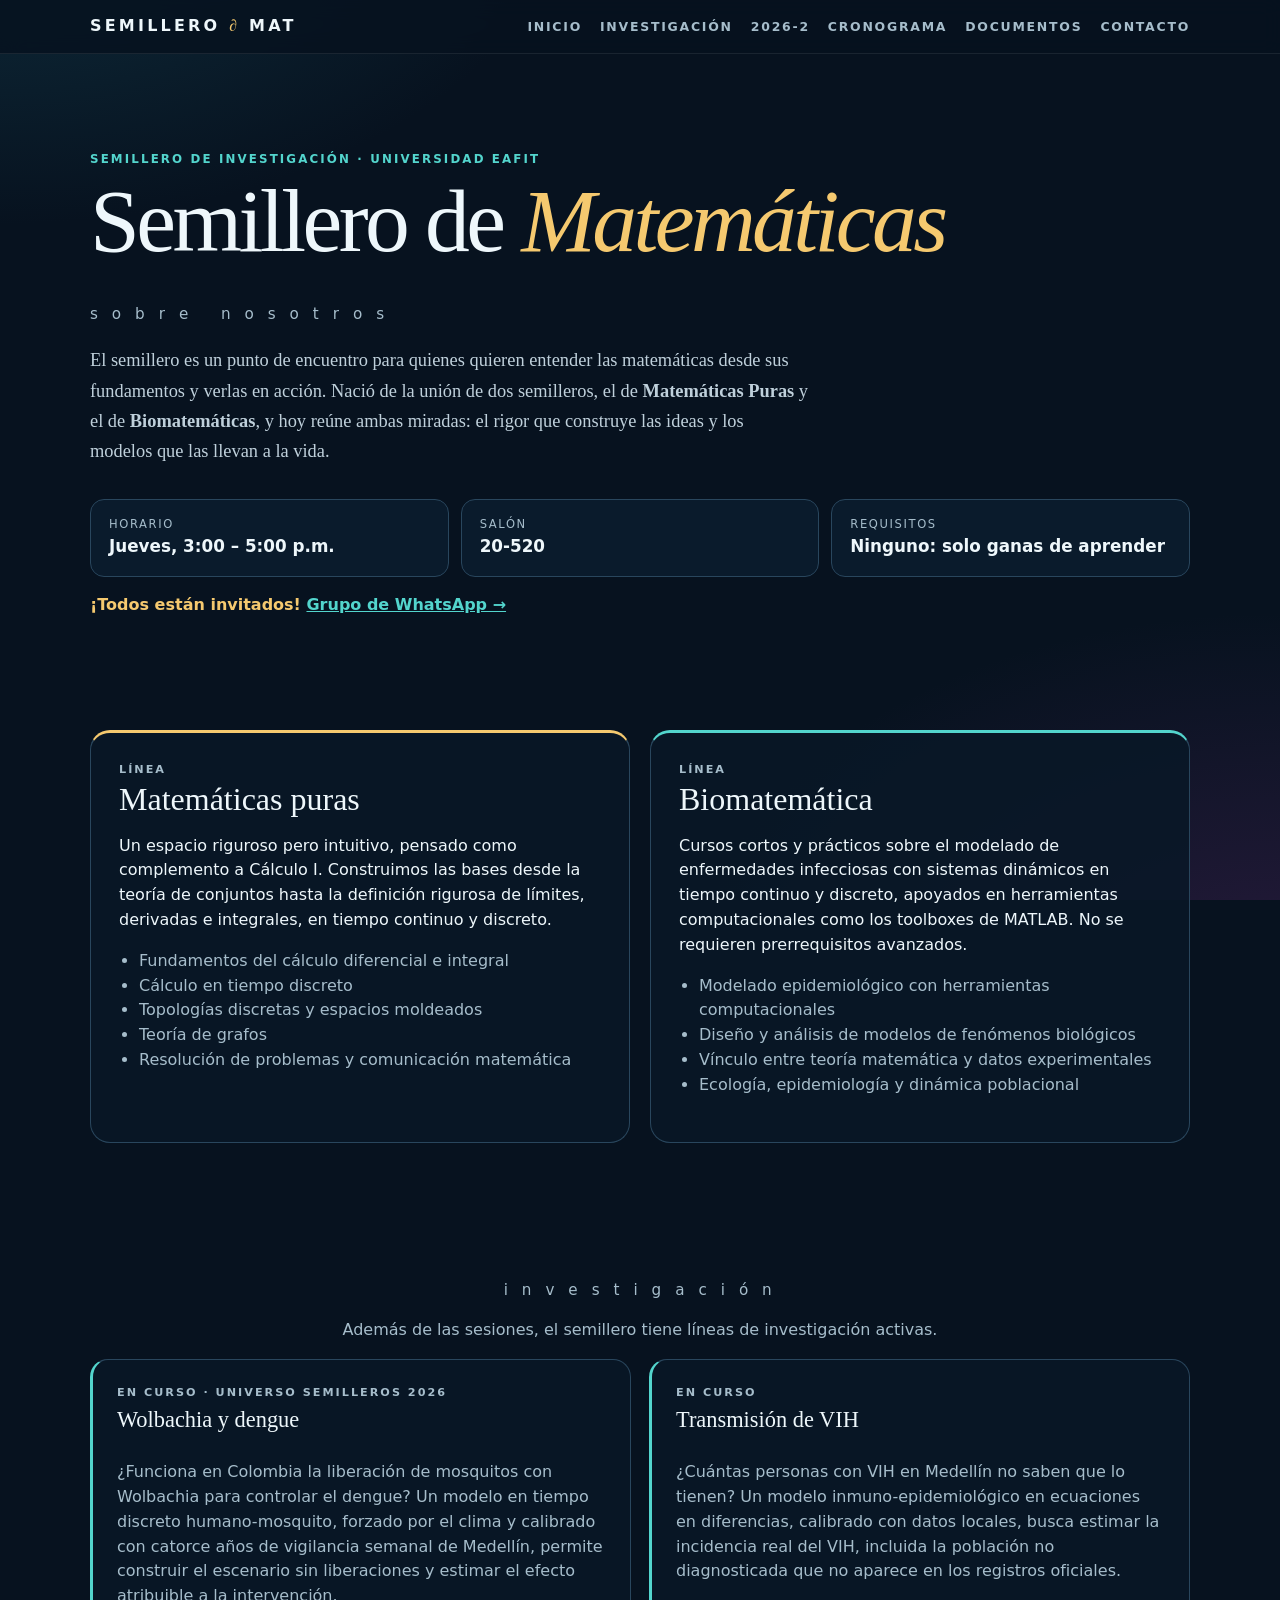
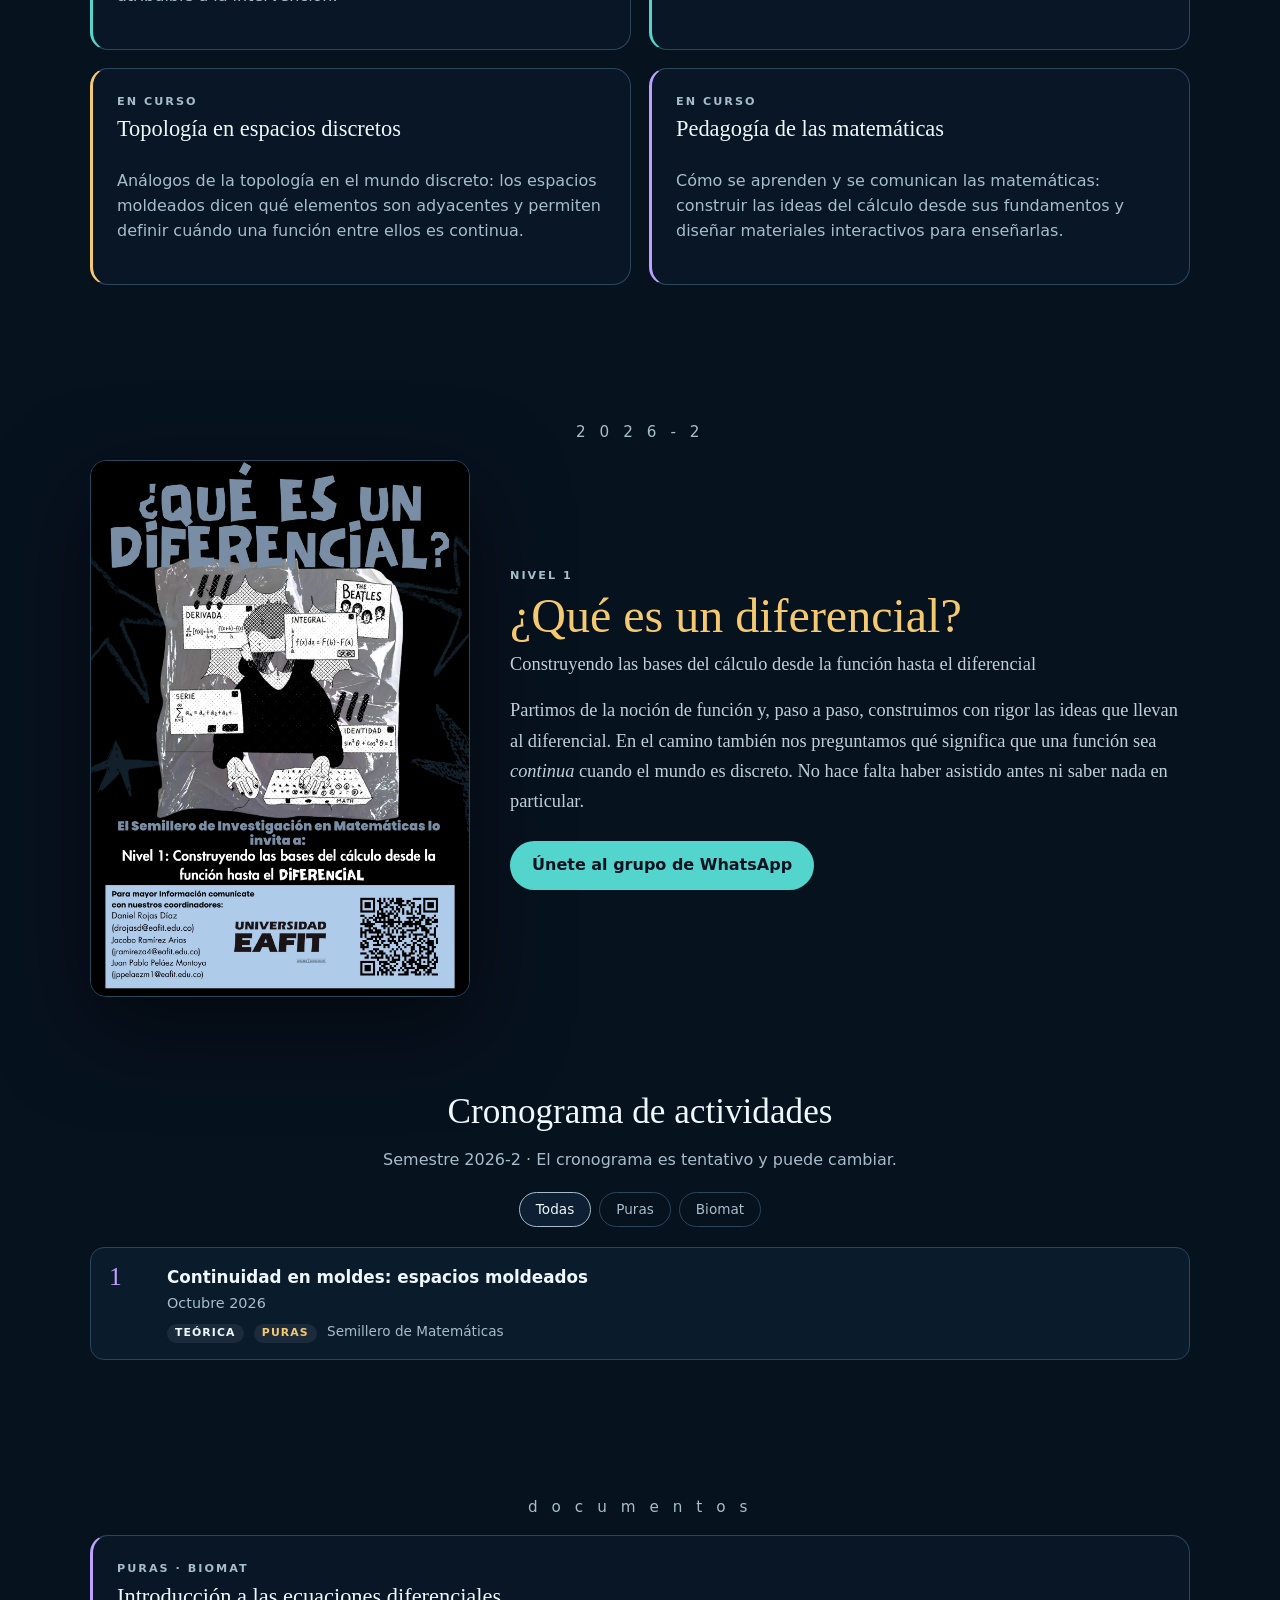
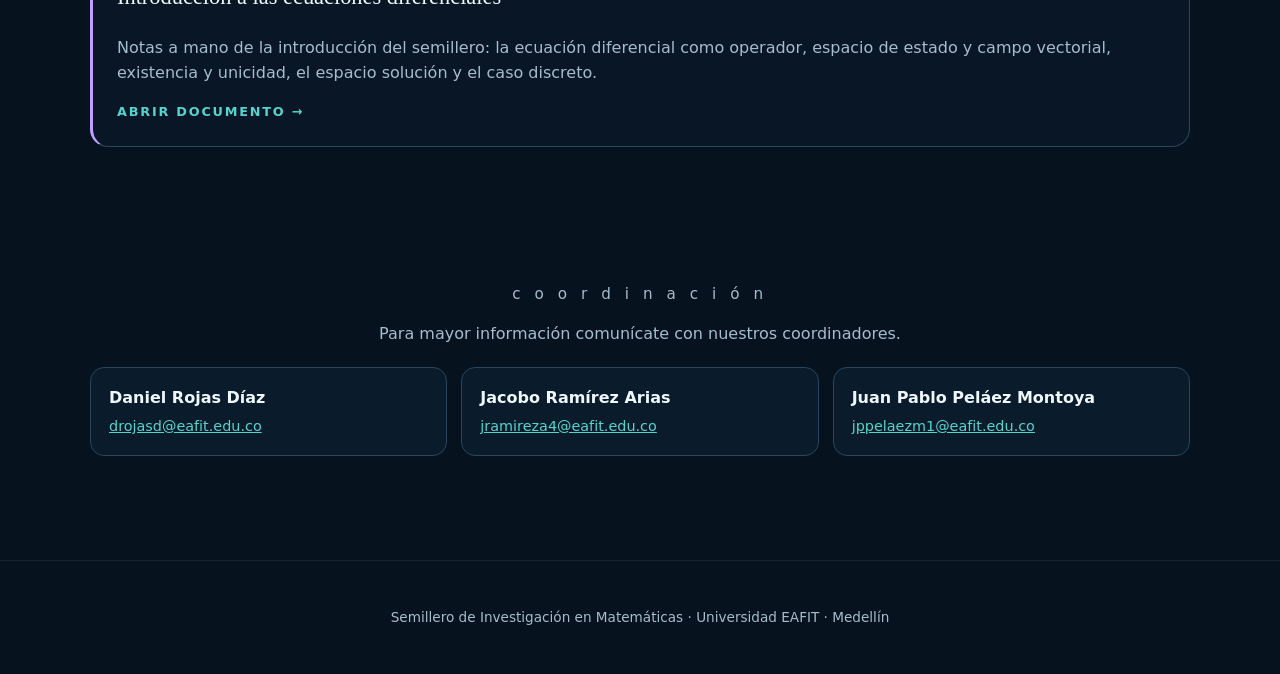
==== index.html @ f1af4901 "Sitio público del Semillero de Investigación en Matemáticas EAFIT Generado desde el repositorio inte" ====
<!doctype html>
<html lang="es">
<head>
  <meta charset="utf-8">
  <meta name="viewport" content="width=device-width, initial-scale=1">
  <meta name="theme-color" content="#07121f">
  <meta name="description" content="Semillero de Matemáticas de la Universidad EAFIT: matemáticas puras y biomatemática. Jueves de 3 a 5 p.m. en el aula 20-520, sin prerrequisitos.">
  <title>Semillero de Matemáticas – EAFIT</title>
  <link rel="stylesheet" href="assets/style.css">
</head>
<body>
  <header class="nav">
    <a class="brand" href="#inicio">SEMILLERO <span>∂</span> MAT</a>
    <nav>
      <a href="#inicio">Inicio</a>
      <a href="#investigacion">Investigación</a>
      <a href="#semestre" data-semestre>2026-2</a>
      <a href="#cronograma">Cronograma</a>
      <a href="#presentaciones">Presentaciones</a>
      <a href="#documentos">Documentos</a>
      <a href="#contacto">Contacto</a>
    </nav>
  </header>

  <main>
    <section id="inicio" class="hero">
      <p class="eyebrow">Semillero de Investigación · Universidad EAFIT</p>
      <h1>Semillero de <em>Matemáticas</em></h1>
      <p class="spaced">s o b r e &nbsp; n o s o t r o s</p>
      <p class="lead">
        El semillero es un punto de encuentro para quienes quieren entender las matemáticas
        desde sus fundamentos y verlas en acción. Nació de la unión de dos semilleros, el de
        <strong>Matemáticas Puras</strong> y el de <strong>Biomatemáticas</strong>, y hoy reúne
        ambas miradas: el rigor que construye las ideas y los modelos que las llevan a la vida.
      </p>
      <div class="facts">
        <div><span>Horario</span><strong data-horario></strong></div>
        <div><span>Salón</span><strong data-salon></strong></div>
        <div><span>Requisitos</span><strong data-requisitos></strong></div>
      </div>
      <p class="invite">¡Todos están invitados! <a data-whatsapp target="_blank" rel="noopener">Grupo de WhatsApp →</a></p>
    </section>

    <section id="lineas" class="lineas">
      <article class="linea puras">
        <p class="tag">Línea</p>
        <h2>Matemáticas puras</h2>
        <p>
          Un espacio riguroso pero intuitivo, pensado como complemento a Cálculo I. Construimos
          las bases desde la teoría de conjuntos hasta la definición rigurosa de límites,
          derivadas e integrales, en tiempo continuo y discreto.
        </p>
        <ul>
          <li>Fundamentos del cálculo diferencial e integral</li>
          <li>Cálculo en tiempo discreto</li>
          <li>Topologías discretas y espacios moldeados</li>
          <li>Teoría de grafos</li>
          <li>Resolución de problemas y comunicación matemática</li>
        </ul>
      </article>
      <article class="linea biomat">
        <p class="tag">Línea</p>
        <h2>Biomatemática</h2>
        <p>
          Cursos cortos y prácticos sobre el modelado de enfermedades infecciosas con sistemas
          dinámicos en tiempo continuo y discreto, apoyados en herramientas computacionales
          como los toolboxes de MATLAB. No se requieren prerrequisitos avanzados.
        </p>
        <ul>
          <li>Modelado epidemiológico con herramientas computacionales</li>
          <li>Diseño y análisis de modelos de fenómenos biológicos</li>
          <li>Vínculo entre teoría matemática y datos experimentales</li>
          <li>Ecología, epidemiología y dinámica poblacional</li>
        </ul>
      </article>
    </section>

    <section id="investigacion">
      <p class="spaced center">i n v e s t i g a c i ó n</p>
      <p class="muted center">Además de las sesiones, el semillero tiene líneas de investigación activas.</p>
      <div class="cards" id="lista-investigacion"></div>
    </section>

    <section id="semestre">
      <p class="spaced center" data-semestre-spaced></p>
      <div class="curso">
        <figure>
          <img data-ecard alt="Invitación del semestre: ¿Qué es un diferencial? Nivel 1: construyendo las bases del cálculo desde la función hasta el diferencial." decoding="async">
        </figure>
        <div>
          <p class="tag" data-curso-nivel></p>
          <h2 data-curso-pregunta></h2>
          <p class="lead" data-curso-titulo></p>
          <p class="lead">
            Partimos de la noción de función y, paso a paso, construimos con rigor las ideas que
            llevan al diferencial. En el camino también nos preguntamos qué significa que una
            función sea <em>continua</em> cuando el mundo es discreto. No hace falta haber
            asistido antes ni saber nada en particular.
          </p>
          <a class="boton" data-whatsapp target="_blank" rel="noopener">Únete al grupo de WhatsApp</a>
        </div>
      </div>
    </section>

    <section id="cronograma">
      <h2 class="section-title">Cronograma de actividades</h2>
      <p class="muted center">Semestre <span data-semestre-text></span> · El cronograma es tentativo y puede cambiar.</p>
      <div class="filters" role="group" aria-label="Filtrar por línea">
        <button class="on" data-filter="todas">Todas</button>
        <button data-filter="puras">Puras</button>
        <button data-filter="biomat">Biomat</button>
      </div>
      <ol class="sesiones" id="lista-sesiones"></ol>
    </section>

    <section id="presentaciones">
      <p class="spaced center">p r e s e n t a c i o n e s</p>
      <div class="cards" id="lista-presentaciones"></div>
    </section>

    <section id="documentos">
      <p class="spaced center">d o c u m e n t o s</p>
      <div class="cards" id="lista-documentos"></div>
    </section>
    <section id="contacto">
      <p class="spaced center">c o o r d i n a c i ó n</p>
      <p class="muted center">Para mayor información comunícate con nuestros coordinadores.</p>
      <div class="coordinadores" id="lista-coordinadores"></div>
    </section>
  </main>

  <footer>
    <p>Semillero de Investigación en Matemáticas · Universidad EAFIT · Medellín</p>
  </footer>

  <script src="data/sitio.js"></script>
  <script src="assets/main.js"></script>
</body>
</html>
---- assets/style.css ----
/* Misma paleta que las presentaciones de charlas/ */
:root {
  --bg: #07121f;
  --surface: #0d2033;
  --line: #29465d;
  --ink: #eef7fb;
  --muted: #a6bdcb;
  --puras: #f5c96f;
  --biomat: #53d5cd;
  --violet: #bda0ff;
}
* { box-sizing: border-box; }
html { scroll-behavior: smooth; }
body {
  margin: 0;
  color: var(--ink);
  background:
    radial-gradient(1000px 620px at 0 -15%, #16495b8a, transparent 58%),
    radial-gradient(1000px 640px at 100% 110%, #54266566, transparent 59%),
    var(--bg);
  background-attachment: fixed;
  font: 16px/1.55 Inter, ui-sans-serif, system-ui, -apple-system, "Segoe UI", sans-serif;
}
a { color: var(--biomat); }

.nav {
  position: sticky; top: 0; z-index: 10;
  display: flex; justify-content: space-between; align-items: center; gap: 16px; flex-wrap: wrap;
  padding: 14px max(16px, calc((100% - 1100px) / 2));
  background: #07121fd9; backdrop-filter: blur(10px);
  border-bottom: 1px solid #ffffff14;
}
.brand { color: var(--ink); text-decoration: none; font-weight: 800; letter-spacing: .2em; }
.brand span { color: var(--puras); font-family: Georgia, serif; }
.nav nav { display: flex; gap: 18px; flex-wrap: wrap; }
.nav nav a { color: var(--muted); text-decoration: none; font-size: .78rem; font-weight: 700; letter-spacing: .14em; text-transform: uppercase; }
.nav nav a:hover { color: var(--ink); }

main { width: min(1100px, calc(100% - 32px)); margin: 0 auto; }
section { padding: 72px 0 24px; scroll-margin-top: 60px; }
.center { text-align: center; }
.muted { color: var(--muted); }

.hero { padding-top: 96px; }
.eyebrow { margin: 0 0 10px; color: var(--biomat); font-size: .74rem; font-weight: 800; letter-spacing: .18em; text-transform: uppercase; }
h1 { margin: 0; font: 500 clamp(2.6rem, 7vw, 5.6rem)/.95 Georgia, "Times New Roman", serif; letter-spacing: -.04em; }
h1 em { color: var(--puras); font-weight: 400; }
.spaced { margin: 40px 0 16px; color: var(--muted); letter-spacing: .3em; font-size: .95rem; text-transform: lowercase; }
.lead { max-width: 720px; color: #bfd0db; font: 1.15rem/1.65 Georgia, serif; }
.lead.center { margin: 0 auto; }
.facts { display: grid; grid-template-columns: repeat(auto-fit, minmax(200px, 1fr)); gap: 12px; margin: 32px 0 16px; }
.facts div { padding: 16px 18px; border: 1px solid var(--line); border-radius: 14px; background: #0d2033aa; }
.facts span { display: block; color: var(--muted); font-size: .72rem; letter-spacing: .14em; text-transform: uppercase; }
.facts strong { font-size: 1.05rem; }
.invite { color: var(--puras); font-weight: 700; }

.lineas { display: grid; grid-template-columns: repeat(auto-fit, minmax(300px, 1fr)); gap: 20px; }
.linea { padding: 28px; border: 1px solid var(--line); border-radius: 20px; background: #091827dc; }
.linea h2 { margin: 4px 0 12px; font: 500 2rem/1.1 Georgia, serif; }
.linea.puras { border-top: 3px solid var(--puras); }
.linea.biomat { border-top: 3px solid var(--biomat); }
.linea ul { padding-left: 20px; color: var(--muted); }
.tag { margin: 0; color: var(--muted); font-size: .7rem; font-weight: 800; letter-spacing: .18em; text-transform: uppercase; }

.curso { display: grid; grid-template-columns: minmax(0, 380px) 1fr; gap: 40px; align-items: center; }
.curso figure { margin: 0; }
.curso img { display: block; width: 100%; height: auto; border-radius: 16px; border: 1px solid var(--line); box-shadow: 0 30px 90px #0008; }
.curso h2 { margin: 6px 0 8px; font: 500 clamp(2rem, 4vw, 3rem)/1.05 Georgia, serif; color: var(--puras); }
.curso .lead { margin: 0 0 16px; }
.boton {
  display: inline-block; margin-top: 8px; padding: 12px 22px; border-radius: 999px;
  background: var(--biomat); color: var(--bg); font-weight: 800; text-decoration: none;
}
.boton:hover { filter: brightness(1.1); }

.coordinadores { display: grid; grid-template-columns: repeat(auto-fit, minmax(240px, 1fr)); gap: 14px; margin-top: 20px; }
.coordinadores div { display: flex; flex-direction: column; gap: 4px; padding: 18px; border: 1px solid var(--line); border-radius: 14px; background: #0d2033aa; }
.coordinadores a { font-size: .9rem; overflow-wrap: anywhere; }

.section-title { text-align: center; font: 500 2.2rem/1.1 Georgia, serif; margin: 0 0 8px; }
.filters { display: flex; justify-content: center; gap: 8px; margin: 20px 0; }
.filters button {
  padding: 6px 16px; border: 1px solid var(--line); border-radius: 999px;
  background: transparent; color: var(--muted); font: inherit; font-size: .85rem; cursor: pointer;
}
.filters button.on { background: var(--surface); color: var(--ink); border-color: var(--muted); }

.sesiones { list-style: none; padding: 0; margin: 0; display: grid; gap: 10px; }
.sesion { display: grid; grid-template-columns: 44px 1fr; gap: 14px; padding: 16px 18px; border: 1px solid var(--line); border-radius: 14px; background: #0d2033aa; }
.sesion[hidden] { display: none; }
.num { font: 1.6rem/1 Georgia, serif; color: var(--violet); }
.sesion h3 { margin: 0; font-size: 1.05rem; }
.sesion h3 a { color: var(--ink); }
.fecha { margin: 2px 0 6px; color: var(--muted); font-size: .9rem; }
.meta { margin: 0; color: var(--muted); font-size: .85rem; }
.pill { display: inline-block; margin-right: 6px; padding: 1px 8px; border-radius: 999px; font-size: .68rem; font-weight: 800; letter-spacing: .1em; text-transform: uppercase; background: #ffffff12; color: var(--ink); }
.pill.linea-puras { color: var(--puras); }
.pill.linea-biomat { color: var(--biomat); }
.pill.linea-ambas { color: var(--violet); }

.cards { display: grid; grid-template-columns: repeat(auto-fit, minmax(min(100%, 280px), 1fr)); gap: 18px; }
.card { display: flex; flex-direction: column; padding: 24px; border: 1px solid var(--line); border-radius: 18px; background: #091827dc; }
.card.linea-puras { border-left: 3px solid var(--puras); }
.card.linea-biomat { border-left: 3px solid var(--biomat); }
.card.linea-ambas { border-left: 3px solid var(--violet); }
#lista-investigacion { grid-template-columns: repeat(auto-fit, minmax(min(100%, 400px), 1fr)); }
.card h3 { margin: 6px 0 10px; font: 500 1.4rem/1.2 Georgia, serif; }
.card p { color: var(--muted); }
.cta { margin-top: auto; font-weight: 800; font-size: .8rem; letter-spacing: .14em; text-transform: uppercase; text-decoration: none; }

footer { margin-top: 80px; padding: 32px 16px; text-align: center; color: var(--muted); font-size: .85rem; border-top: 1px solid #ffffff14; }

@media (max-width: 600px) {
  .nav nav { gap: 12px; }
  section { padding-top: 48px; }
  .curso { grid-template-columns: 1fr; gap: 24px; }
}
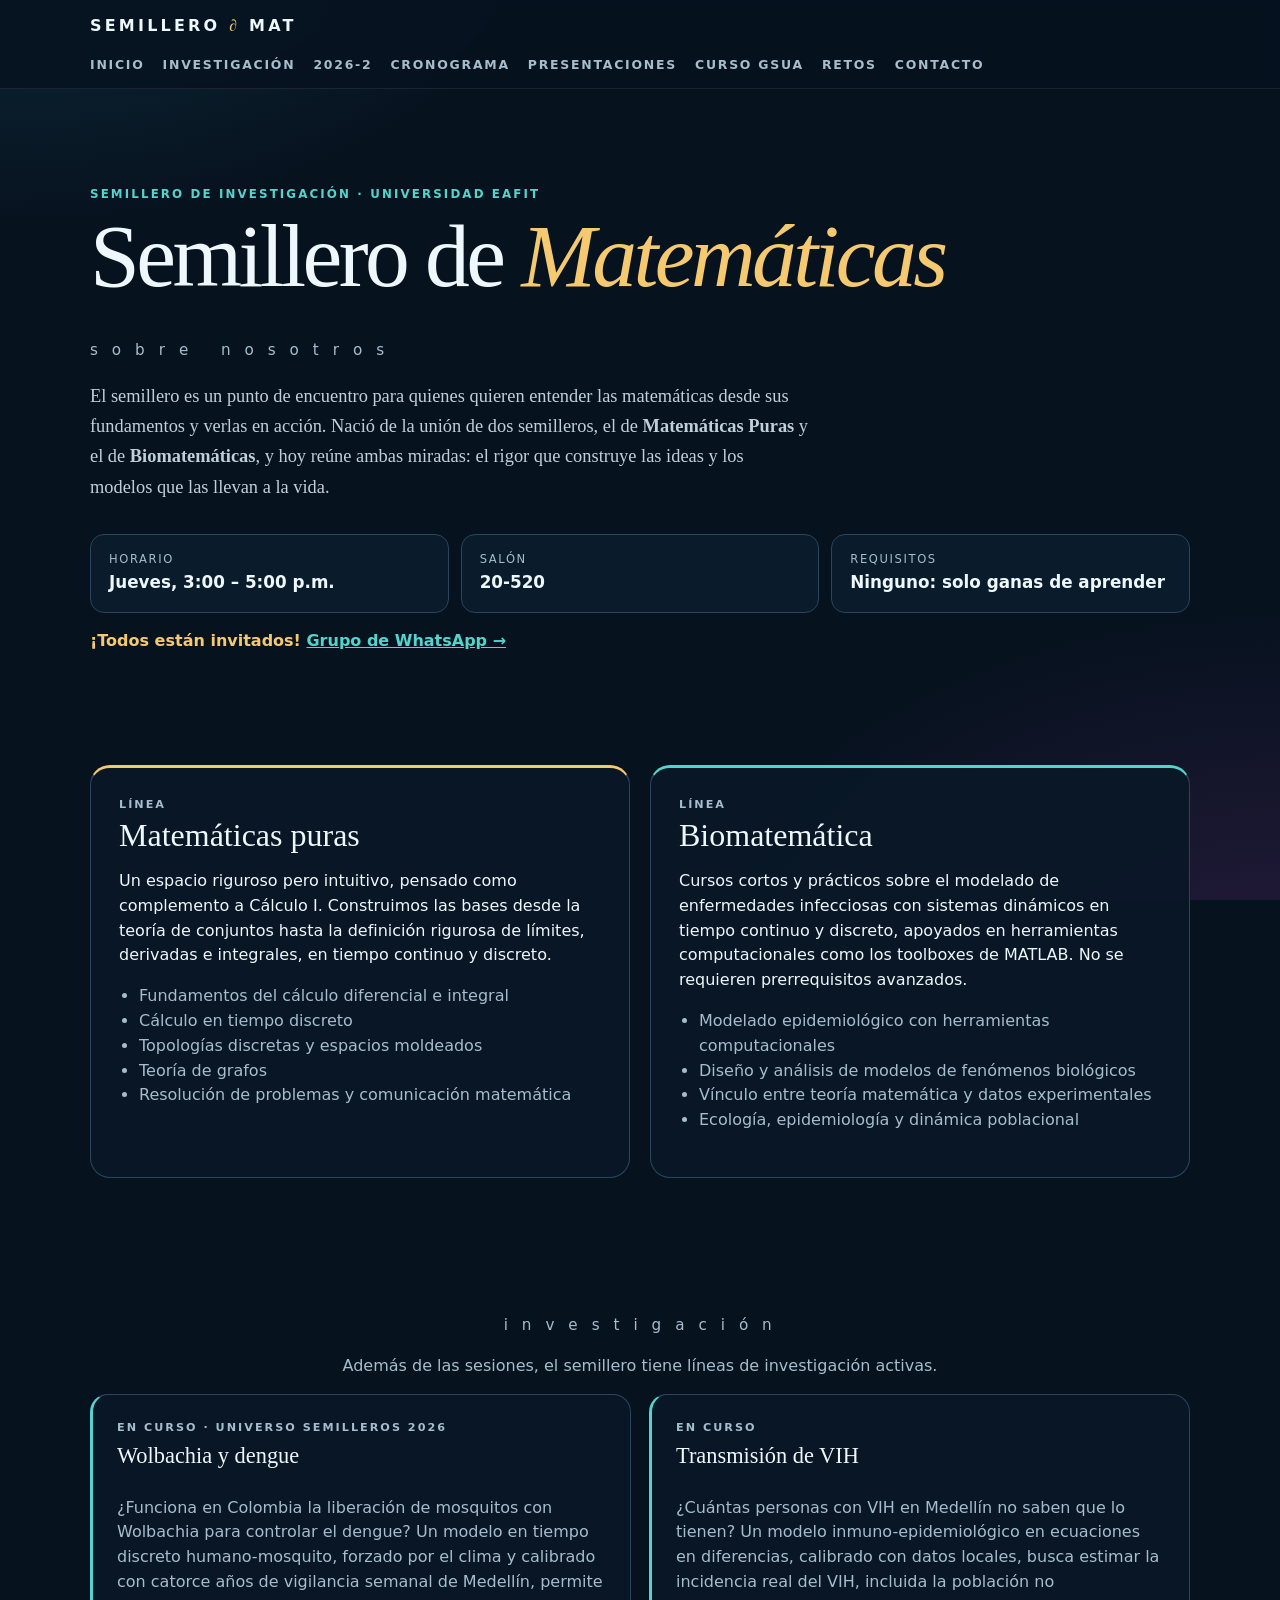
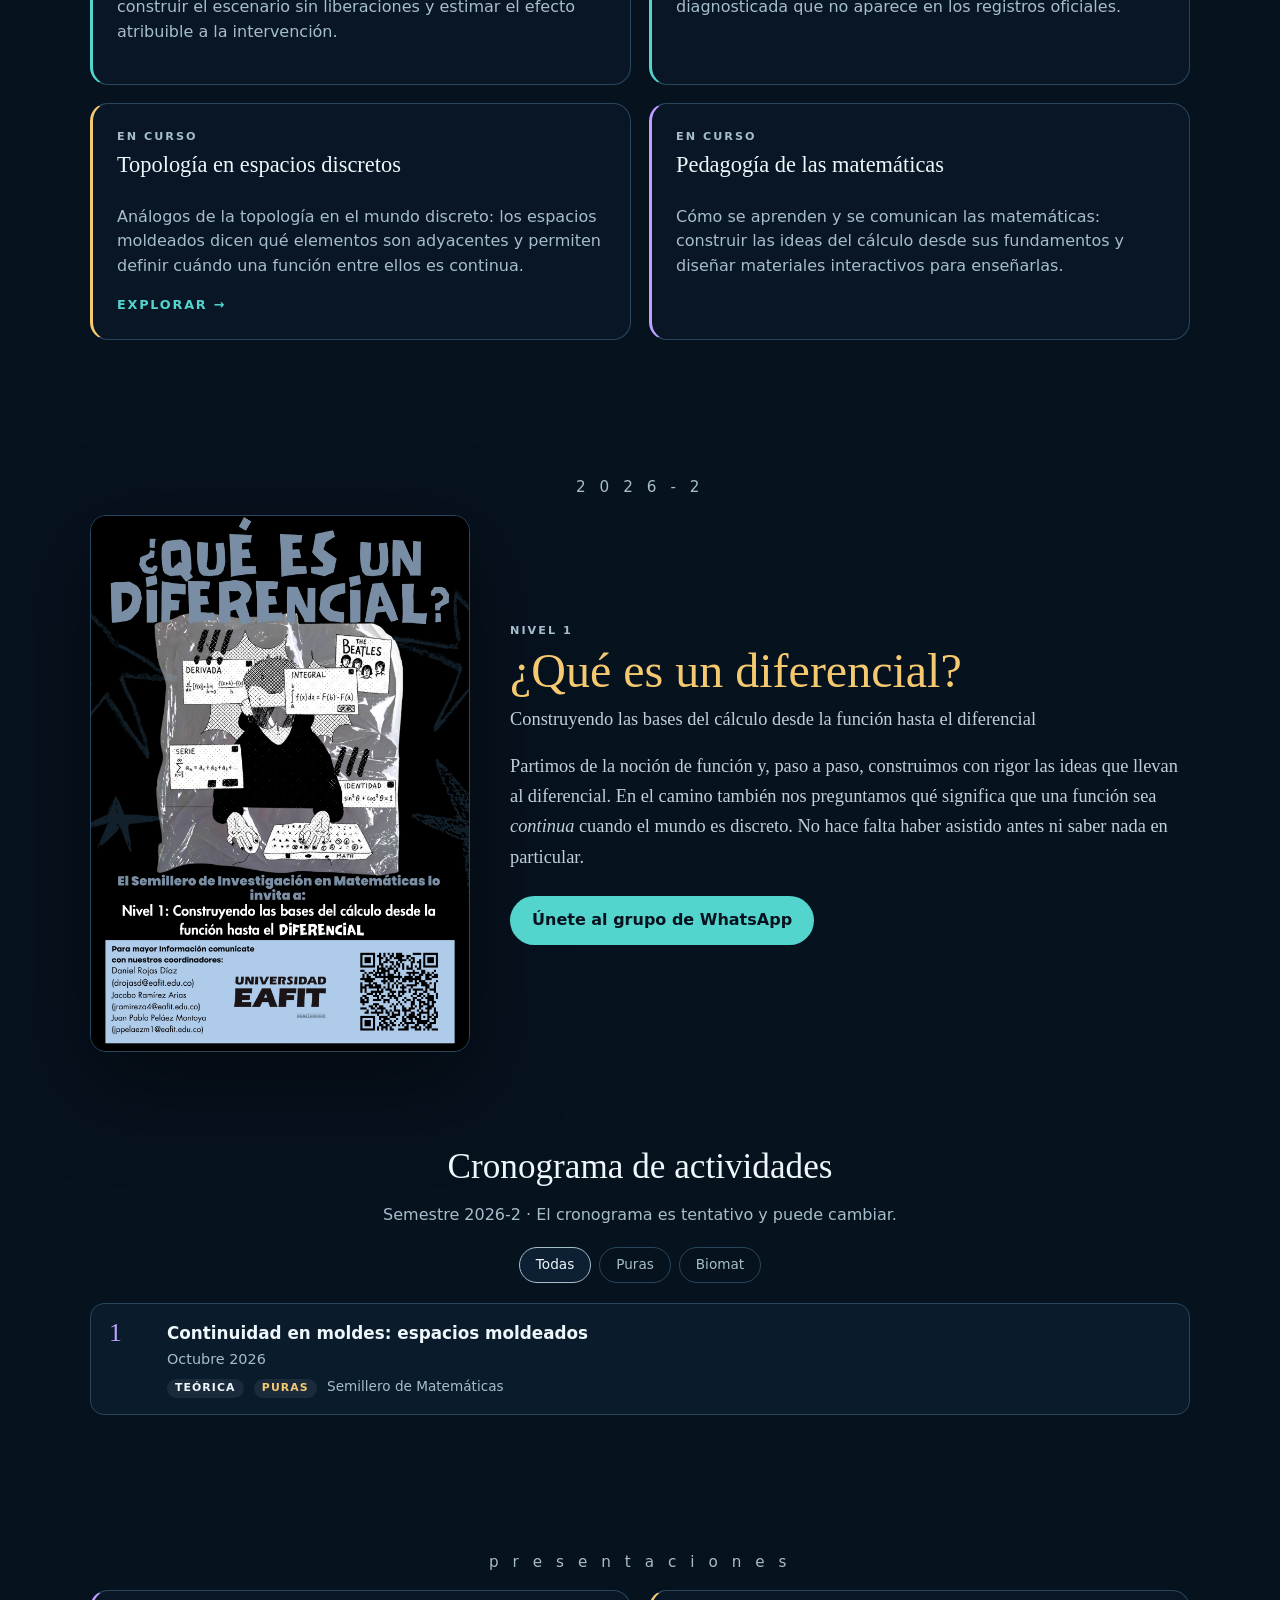
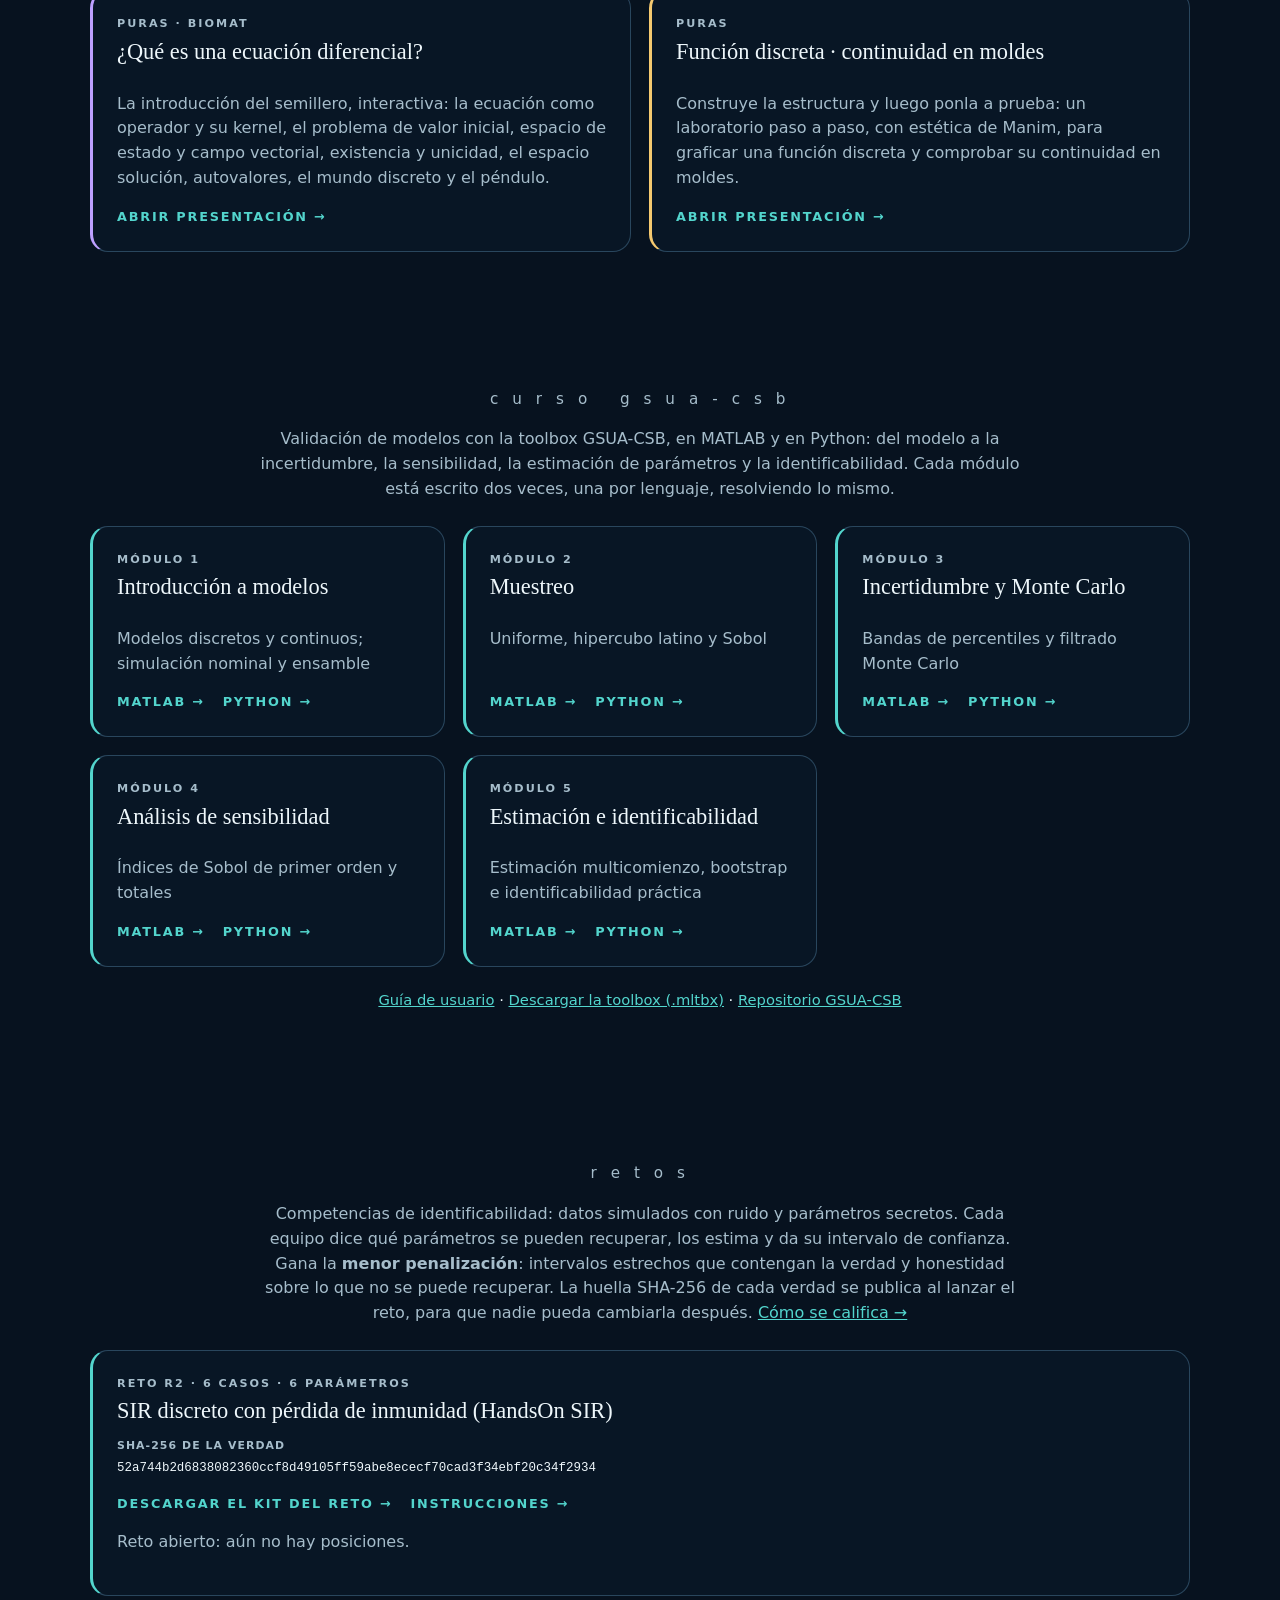
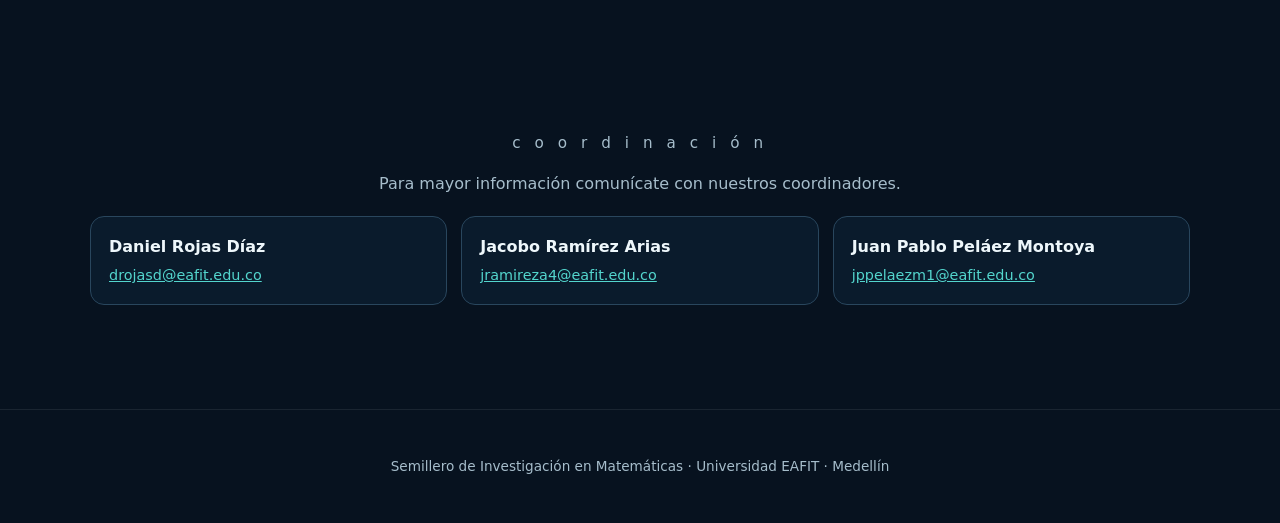
==== commit 9ad3cdce: "Curso GSUA-CSB, reto R2 abierto con su kit y presentación de espacios moldeados Co-Authored-By: Clau" ====
--- a/index.html
+++ b/index.html
@@ -17,6 +17,8 @@
       <a href="#semestre" data-semestre>2026-2</a>
       <a href="#cronograma">Cronograma</a>
       <a href="#presentaciones">Presentaciones</a>
+      <a href="#curso">Curso GSUA</a>
+      <a href="#retos">Retos</a>
       <a href="#documentos">Documentos</a>
       <a href="#contacto">Contacto</a>
     </nav>
@@ -118,6 +120,26 @@
       <div class="cards" id="lista-presentaciones"></div>
     </section>
 
+    <section id="curso">
+      <p class="spaced center">c u r s o &nbsp; g s u a - c s b</p>
+      <p class="muted center retos-intro" data-curso-desc></p>
+      <div class="cards" id="lista-curso"></div>
+      <p class="center curso-enlaces" id="curso-enlaces"></p>
+    </section>
+
+    <section id="retos">
+      <p class="spaced center">r e t o s</p>
+      <p class="muted center retos-intro">
+        Competencias de identificabilidad: datos simulados con ruido y parámetros secretos. Cada
+        equipo dice qué parámetros se pueden recuperar, los estima y da su intervalo de confianza.
+        Gana la <strong>menor penalización</strong>: intervalos estrechos que contengan la verdad y
+        honestidad sobre lo que no se puede recuperar. La huella SHA-256 de cada verdad se publica
+        al lanzar el reto, para que nadie pueda cambiarla después.
+        <a href="https://github.com/drojasd/semillero-matematicas-eafit/blob/main/retos/README.md" target="_blank" rel="noopener">Cómo se califica →</a>
+      </p>
+      <div id="lista-retos"></div>
+    </section>
+
     <section id="documentos">
       <p class="spaced center">d o c u m e n t o s</p>
       <div class="cards" id="lista-documentos"></div>
@@ -134,6 +156,7 @@
   </footer>
 
   <script src="data/sitio.js"></script>
+  <script src="data/retos.js"></script>
   <script src="assets/main.js"></script>
 </body>
 </html>
--- a/assets/style.css
+++ b/assets/style.css
@@ -108,6 +108,20 @@
 .card p { color: var(--muted); }
 .cta { margin-top: auto; font-weight: 800; font-size: .8rem; letter-spacing: .14em; text-transform: uppercase; text-decoration: none; }
 
+.retos-intro { max-width: 760px; margin: 0 auto 24px; }
+#lista-retos { display: grid; grid-template-columns: minmax(0, 1fr); gap: 18px; }
+.reto { padding: 24px; border: 1px solid var(--line); border-left: 3px solid var(--biomat); border-radius: 18px; background: #091827dc; }
+.reto h3 { margin: 6px 0 10px; font: 500 1.4rem/1.2 Georgia, serif; }
+.sello { margin: 0 0 16px; color: var(--muted); font-size: .8rem; }
+.sello span { letter-spacing: .1em; text-transform: uppercase; font-weight: 700; font-size: .68rem; }
+.sello code { display: block; margin-top: 4px; color: var(--ink); overflow-wrap: anywhere; font-size: .78rem; }
+.tabla { overflow-x: auto; }
+.reto table { width: 100%; border-collapse: collapse; font-size: .92rem; }
+.reto th { color: var(--muted); font-size: .68rem; letter-spacing: .12em; text-transform: uppercase; text-align: left; }
+.reto th, .reto td { padding: 8px 10px; border-bottom: 1px solid #ffffff14; white-space: nowrap; }
+.reto td:nth-child(n+3), .reto th:nth-child(n+3) { text-align: right; font-variant-numeric: tabular-nums; }
+.reto tr.primero td { color: var(--puras); font-weight: 700; }
+
 footer { margin-top: 80px; padding: 32px 16px; text-align: center; color: var(--muted); font-size: .85rem; border-top: 1px solid #ffffff14; }
 
 @media (max-width: 600px) {
@@ -115,3 +129,8 @@
   section { padding-top: 48px; }
   .curso { grid-template-columns: 1fr; gap: 24px; }
 }
+
+/* Curso GSUA-CSB */
+.cta-par { display: flex; flex-wrap: wrap; gap: 18px; margin: auto 0 0; }
+.cta-par .cta { margin-top: 0; }
+.curso-enlaces { margin-top: 22px; font-size: .92rem; }
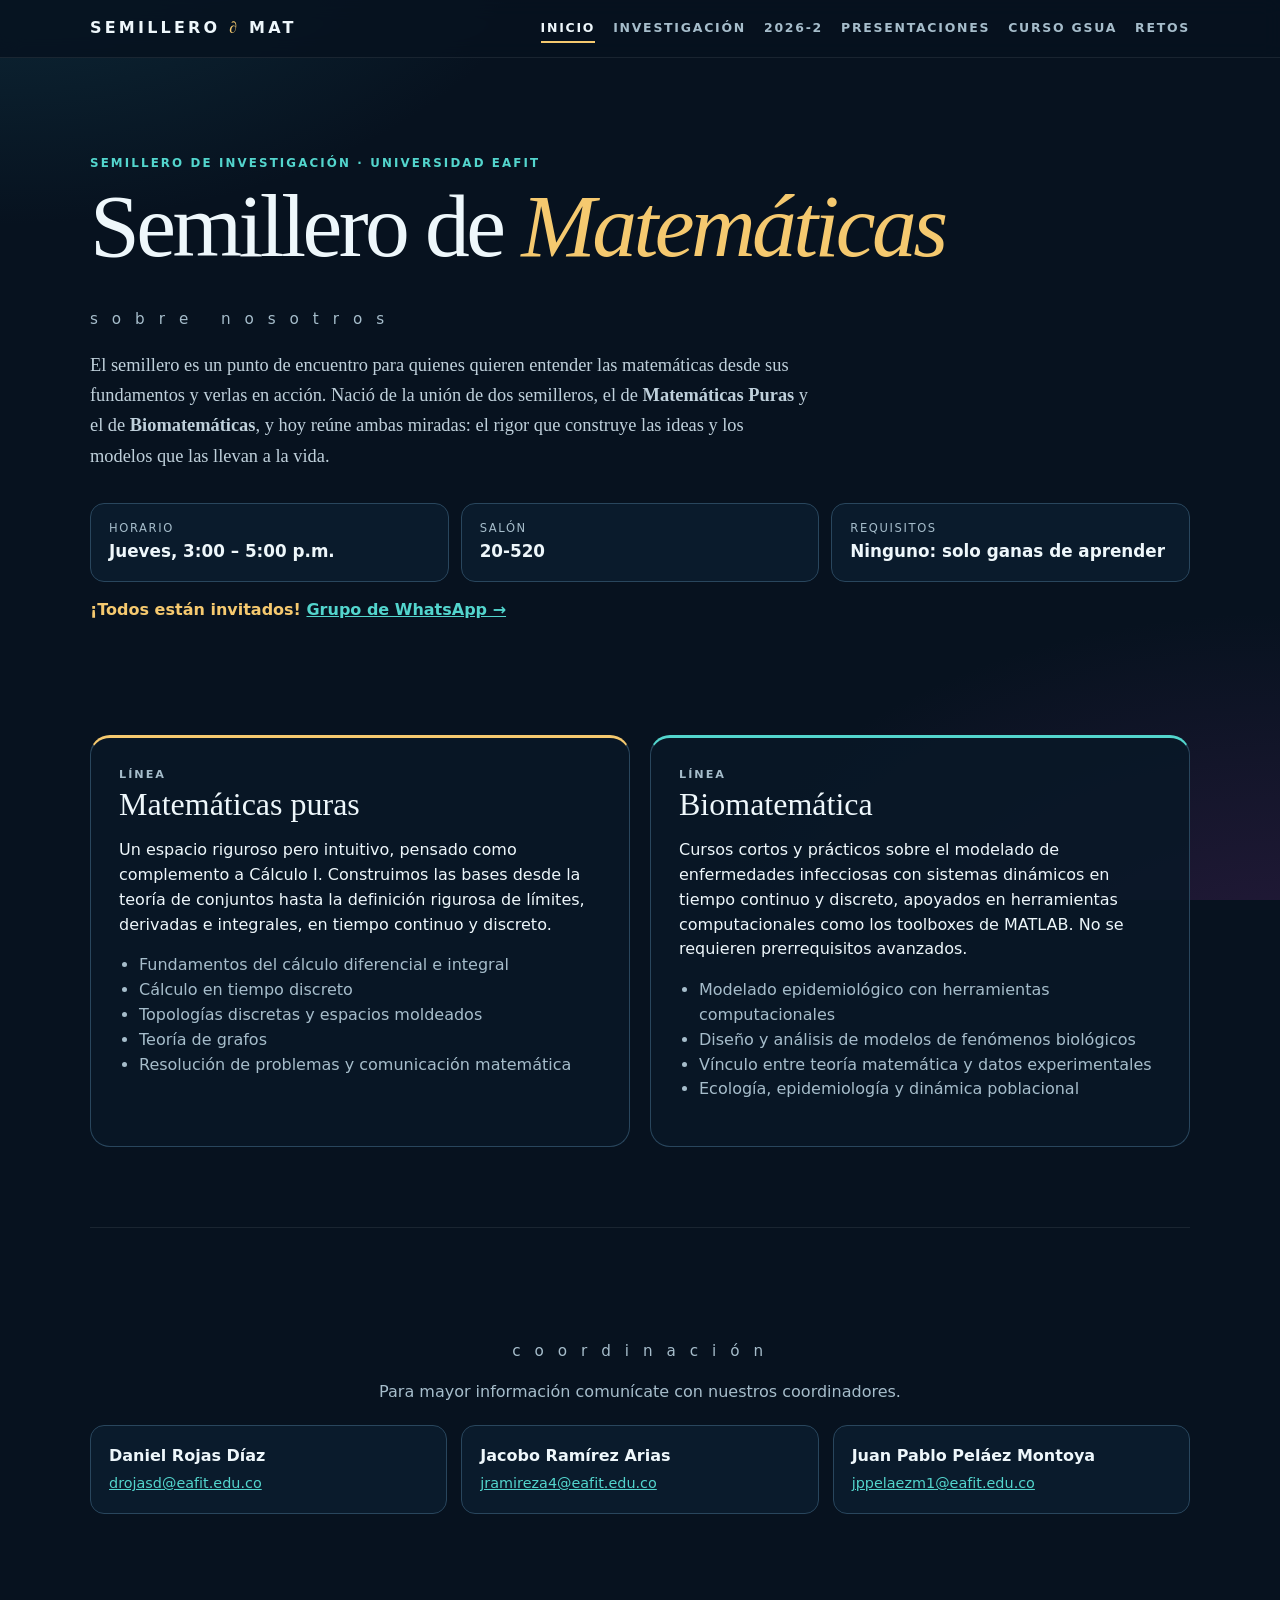
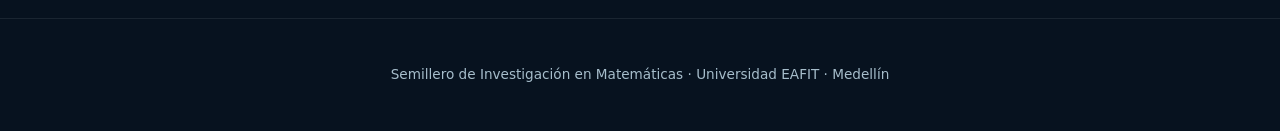
==== commit 397c9bf7: "La página del semillero se organiza en pestañas Inicio, Investigación, semestre, Presentaciones, Cur" ====
--- a/index.html
+++ b/index.html
@@ -15,16 +15,15 @@
       <a href="#inicio">Inicio</a>
       <a href="#investigacion">Investigación</a>
       <a href="#semestre" data-semestre>2026-2</a>
-      <a href="#cronograma">Cronograma</a>
       <a href="#presentaciones">Presentaciones</a>
       <a href="#curso">Curso GSUA</a>
       <a href="#retos">Retos</a>
-      <a href="#documentos">Documentos</a>
-      <a href="#contacto">Contacto</a>
     </nav>
   </header>
 
   <main>
+    <!-- Cada .pestana es una pestaña; se elige por el #hash (assets/main.js). -->
+    <div class="pestana" data-pestana="inicio">
     <section id="inicio" class="hero">
       <p class="eyebrow">Semillero de Investigación · Universidad EAFIT</p>
       <h1>Semillero de <em>Matemáticas</em></h1>
@@ -77,12 +76,18 @@
       </article>
     </section>
 
+    </div>
+
+    <div class="pestana" data-pestana="investigacion">
     <section id="investigacion">
       <p class="spaced center">i n v e s t i g a c i ó n</p>
       <p class="muted center">Además de las sesiones, el semillero tiene líneas de investigación activas.</p>
       <div class="cards" id="lista-investigacion"></div>
     </section>
 
+    </div>
+
+    <div class="pestana" data-pestana="semestre">
     <section id="semestre">
       <p class="spaced center" data-semestre-spaced></p>
       <div class="curso">
@@ -115,11 +120,22 @@
       <ol class="sesiones" id="lista-sesiones"></ol>
     </section>
 
+    </div>
+
+    <div class="pestana" data-pestana="presentaciones">
     <section id="presentaciones">
       <p class="spaced center">p r e s e n t a c i o n e s</p>
       <div class="cards" id="lista-presentaciones"></div>
     </section>
 
+    <section id="documentos">
+      <p class="spaced center">d o c u m e n t o s</p>
+      <div class="cards" id="lista-documentos"></div>
+    </section>
+
+    </div>
+
+    <div class="pestana" data-pestana="curso">
     <section id="curso">
       <p class="spaced center">c u r s o &nbsp; g s u a - c s b</p>
       <p class="muted center retos-intro" data-curso-desc></p>
@@ -127,6 +143,9 @@
       <p class="center curso-enlaces" id="curso-enlaces"></p>
     </section>
 
+    </div>
+
+    <div class="pestana" data-pestana="retos">
     <section id="retos">
       <p class="spaced center">r e t o s</p>
       <p class="muted center retos-intro">
@@ -140,10 +159,8 @@
       <div id="lista-retos"></div>
     </section>
 
-    <section id="documentos">
-      <p class="spaced center">d o c u m e n t o s</p>
-      <div class="cards" id="lista-documentos"></div>
-    </section>
+    </div>
+
     <section id="contacto">
       <p class="spaced center">c o o r d i n a c i ó n</p>
       <p class="muted center">Para mayor información comunícate con nuestros coordinadores.</p>
--- a/assets/style.css
+++ b/assets/style.css
@@ -35,6 +35,12 @@
 .nav nav { display: flex; gap: 18px; flex-wrap: wrap; }
 .nav nav a { color: var(--muted); text-decoration: none; font-size: .78rem; font-weight: 700; letter-spacing: .14em; text-transform: uppercase; }
 .nav nav a:hover { color: var(--ink); }
+.nav nav a { padding: 4px 0; border-bottom: 2px solid transparent; }
+.nav nav a[aria-current="page"] { color: var(--ink); border-bottom-color: var(--puras); }
+.nav nav a[hidden] { display: none; }
+.pestana { min-height: 55vh; }
+.pestana[hidden] { display: none; }
+#contacto { border-top: 1px solid #ffffff14; margin-top: 56px; }
 
 main { width: min(1100px, calc(100% - 32px)); margin: 0 auto; }
 section { padding: 72px 0 24px; scroll-margin-top: 60px; }
@@ -125,7 +131,8 @@
 footer { margin-top: 80px; padding: 32px 16px; text-align: center; color: var(--muted); font-size: .85rem; border-top: 1px solid #ffffff14; }
 
 @media (max-width: 600px) {
-  .nav nav { gap: 12px; }
+  .nav nav { gap: 14px; flex-wrap: nowrap; overflow-x: auto; width: 100%; scrollbar-width: none; }
+  .nav nav a { white-space: nowrap; }
   section { padding-top: 48px; }
   .curso { grid-template-columns: 1fr; gap: 24px; }
 }
